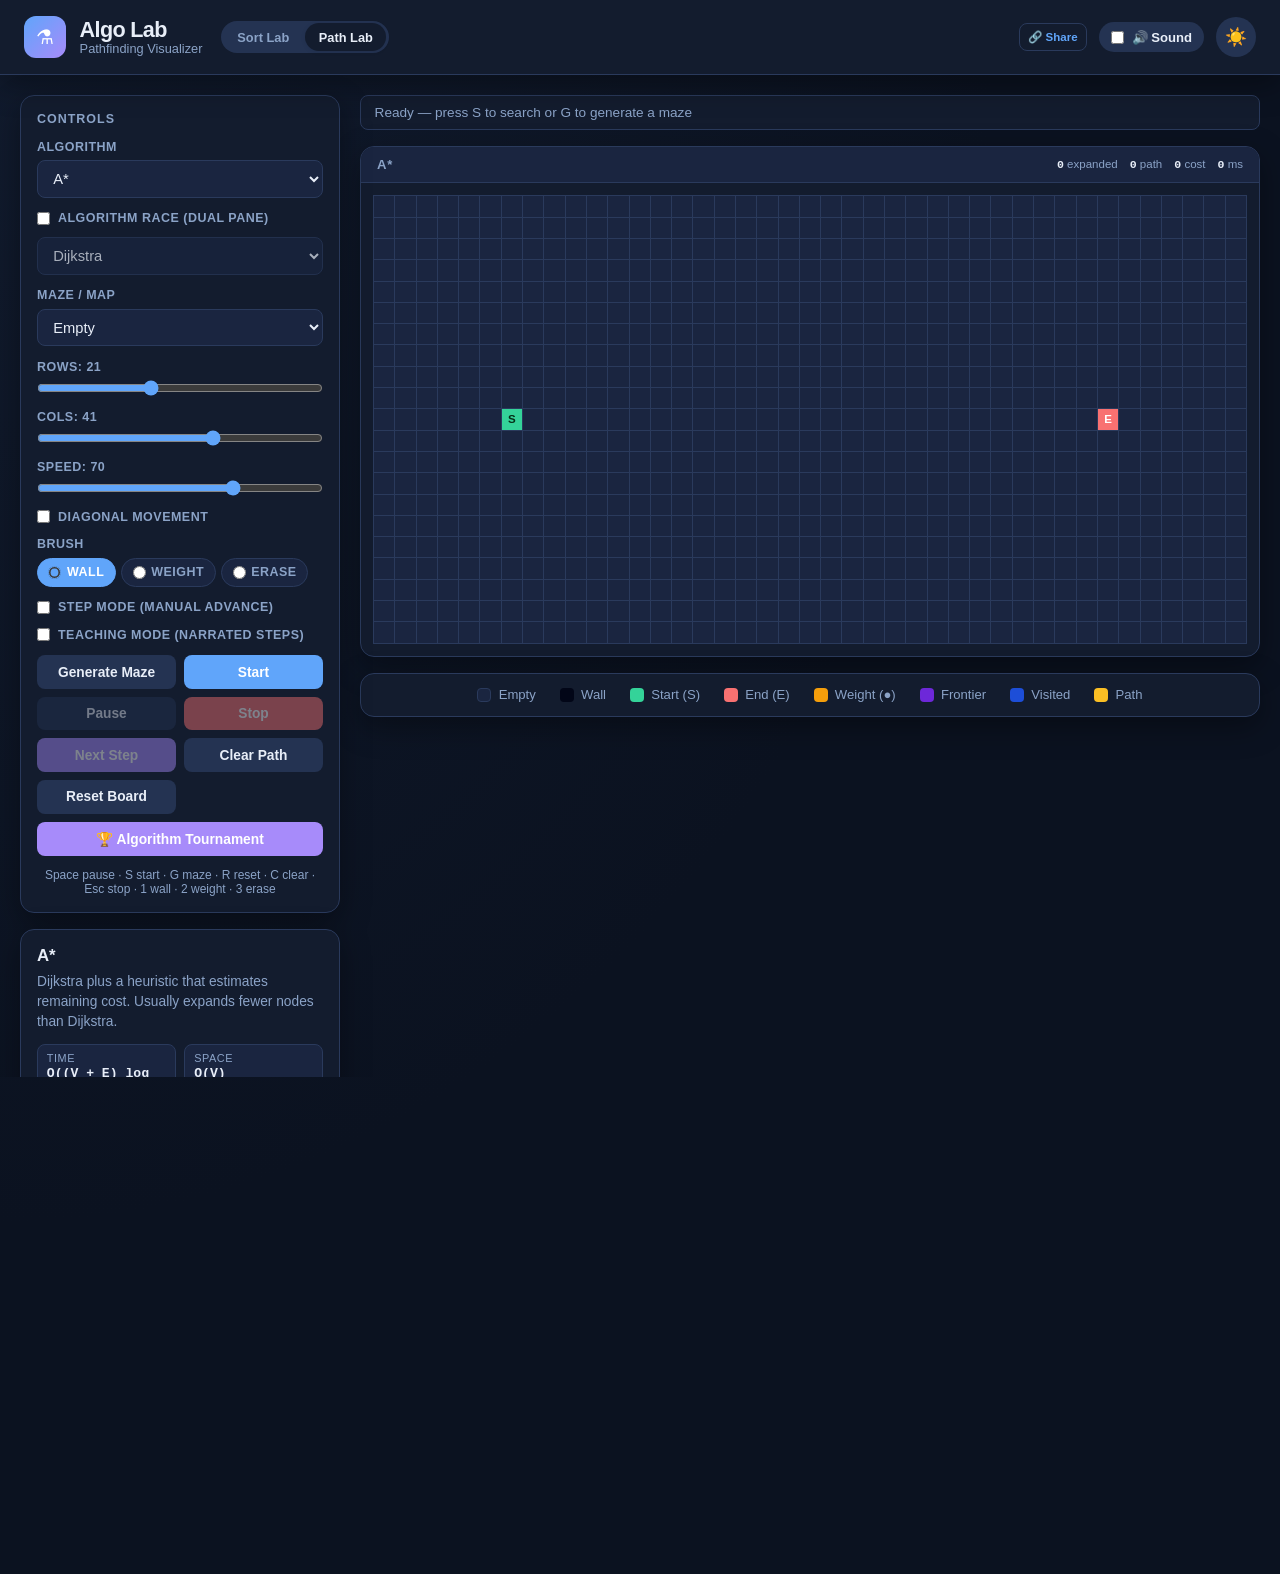
==== pathfinding.html @ 0f56550d "feat: add Path Lab with six search algorithms (v5) Algo Lab now has Sort Lab plus Path Lab: BFS, DFS" ====
<!DOCTYPE html>
<html lang="en">
<head>
  <meta charset="UTF-8" />
  <meta name="viewport" content="width=device-width, initial-scale=1.0" />
  <meta name="description" content="Interactive pathfinding visualizer with BFS, DFS, Dijkstra, A*, greedy best-first, bidirectional BFS, maze generators, and race mode." />
  <meta name="theme-color" content="#0b1220" />
  <title>Algo Lab — Pathfinding Visualizer</title>
  <link rel="manifest" href="manifest.json" />
  <link rel="stylesheet" href="style.css" />
</head>
<body>
  <div class="app-shell">
    <header class="topbar">
      <div class="topbar-start">
        <div class="brand">
          <span class="brand-mark" aria-hidden="true">⚗</span>
          <div>
            <h1>Algo Lab</h1>
            <p class="brand-sub">Pathfinding Visualizer</p>
          </div>
        </div>
        <nav class="lab-switcher" aria-label="Choose a lab">
          <a class="lab-pill" href="index.html">Sort Lab</a>
          <a class="lab-pill is-active" href="pathfinding.html" aria-current="page">Path Lab</a>
        </nav>
      </div>
      <div class="topbar-actions">
        <button id="shareUrlBtn" class="btn btn-ghost btn-sm" type="button" title="Copy shareable URL">🔗 Share</button>
        <label class="toggle-pill" title="Sound effects on expand/path">
          <input type="checkbox" id="soundToggle" aria-label="Toggle sound" />
          <span>🔊 Sound</span>
        </label>
        <button id="themeToggle" class="icon-btn" aria-label="Toggle dark mode">🌙</button>
      </div>
    </header>

    <div class="workspace">
      <aside class="sidebar">
        <section class="panel">
          <h2 class="panel-title">Controls</h2>

          <div class="field">
            <label for="algorithm">Algorithm</label>
            <select id="algorithm">
              <option value="bfs">Breadth-First Search</option>
              <option value="dfs">Depth-First Search</option>
              <option value="dijkstra">Dijkstra</option>
              <option value="astar" selected>A*</option>
              <option value="greedy">Greedy Best-First</option>
              <option value="bidirectionalBfs">Bidirectional BFS</option>
            </select>
          </div>

          <div class="field race-field">
            <label class="checkbox-row">
              <input type="checkbox" id="raceMode" />
              <span>Algorithm Race (dual pane)</span>
            </label>
            <select id="algorithmRace" disabled>
              <option value="bfs">Breadth-First Search</option>
              <option value="dfs">Depth-First Search</option>
              <option value="dijkstra" selected>Dijkstra</option>
              <option value="astar">A*</option>
              <option value="greedy">Greedy Best-First</option>
              <option value="bidirectionalBfs">Bidirectional BFS</option>
            </select>
          </div>

          <div class="field">
            <label for="maze">Maze / Map</label>
            <select id="maze">
              <option value="empty">Empty</option>
              <option value="backtracker">Recursive Backtracker</option>
              <option value="prim">Prim</option>
              <option value="division">Recursive Division</option>
              <option value="binary">Binary Tree</option>
              <option value="scatter">Scatter Walls</option>
            </select>
          </div>

          <div class="field">
            <label for="rows">Rows: <span id="rowsValue">21</span></label>
            <input type="range" id="rows" min="8" max="41" value="21" />
          </div>

          <div class="field">
            <label for="cols">Cols: <span id="colsValue">41</span></label>
            <input type="range" id="cols" min="8" max="61" value="41" />
          </div>

          <div class="field">
            <label for="speed">Speed: <span id="speedValue">70</span></label>
            <input type="range" id="speed" min="1" max="100" value="70" />
          </div>

          <div class="field">
            <label class="checkbox-row">
              <input type="checkbox" id="diagonal" />
              <span>Diagonal movement</span>
            </label>
          </div>

          <div class="field">
            <span class="field-legend" id="brushLegend">Brush</span>
            <div class="brush-pills" role="radiogroup" aria-labelledby="brushLegend">
              <label class="brush-pill">
                <input type="radio" name="brush" value="wall" checked />
                Wall
              </label>
              <label class="brush-pill">
                <input type="radio" name="brush" value="weight" />
                Weight
              </label>
              <label class="brush-pill">
                <input type="radio" name="brush" value="erase" />
                Erase
              </label>
            </div>
          </div>

          <div class="field">
            <label class="checkbox-row">
              <input type="checkbox" id="stepMode" />
              <span>Step Mode (manual advance)</span>
            </label>
          </div>

          <div class="field">
            <label class="checkbox-row">
              <input type="checkbox" id="teachingMode" />
              <span>Teaching Mode (narrated steps)</span>
            </label>
          </div>

          <div class="btn-grid">
            <button id="generateBtn" class="btn btn-secondary" title="Shortcut: G">Generate Maze</button>
            <button id="startBtn" class="btn btn-primary" title="Shortcut: S">Start</button>
            <button id="pauseBtn" class="btn btn-secondary" disabled title="Shortcut: Space">Pause</button>
            <button id="stopBtn" class="btn btn-danger" disabled title="Shortcut: Esc">Stop</button>
            <button id="nextStepBtn" class="btn btn-accent" disabled>Next Step</button>
            <button id="clearPathBtn" class="btn btn-secondary" title="Shortcut: C">Clear Path</button>
            <button id="resetBtn" class="btn btn-secondary" title="Shortcut: R">Reset Board</button>
          </div>

          <button id="tournamentBtn" type="button" class="btn btn-accent btn-full" title="Run all 6 algorithms on the current board">🏆 Algorithm Tournament</button>

          <p class="shortcut-hint">Space pause · S start · G maze · R reset · C clear · Esc stop · 1 wall · 2 weight · 3 erase</p>
        </section>

        <section class="panel" id="profilePanel" aria-live="polite"></section>

        <section class="panel" id="learningCardsPanel">
          <h2 class="panel-title">Learning Cards</h2>
          <p class="panel-sub">Tap to flip — trivia &amp; real-world use cases</p>
          <div id="learningCard" class="learning-card" tabindex="0" role="button" aria-label="Flip learning card">
            <div class="learning-card-inner">
              <div class="learning-card-front">
                <span class="learning-card-label">Did you know?</span>
                <p id="learningTrivia" class="learning-card-text"></p>
              </div>
              <div class="learning-card-back">
                <span class="learning-card-label">Use case</span>
                <p id="learningUseCase" class="learning-card-text"></p>
              </div>
            </div>
          </div>
        </section>

        <section class="panel" id="tournamentPanel" hidden>
          <h2 class="panel-title">Tournament Leaderboard</h2>
          <p class="panel-sub">Ranked by path cost, then nodes expanded, then time</p>
          <div id="leaderboard" class="leaderboard-wrap"></div>
        </section>

        <section class="panel">
          <h2 class="panel-title">Run History</h2>
          <ul id="historyList" class="history-list"></ul>
        </section>
      </aside>

      <main class="main-stage">
        <p id="statusText" class="status-bar" aria-live="polite" role="status">Ready</p>

        <section id="teachingPanel" class="teaching-panel hidden" aria-labelledby="teachingTitle">
          <h3 id="teachingTitle" class="teaching-title">Teaching Mode</h3>
          <p id="teachingText" class="teaching-text" aria-live="assertive" aria-atomic="true">Enable Teaching Mode to see step-by-step explanations.</p>
        </section>

        <div class="viz-grid" id="vizGrid">
          <section class="viz-pane" id="panePrimary">
            <div class="pane-header">
              <h3 id="panePrimaryLabel">Primary</h3>
              <div id="metricsPrimary" class="metrics-strip"></div>
            </div>
            <div class="path-grid-wrap">
              <div id="pathGrid" class="path-grid" role="grid" aria-label="Pathfinding grid"></div>
            </div>
          </section>

          <section class="viz-pane hidden" id="paneSecondary">
            <div class="pane-header">
              <h3 id="paneSecondaryLabel">Race</h3>
              <div id="metricsSecondary" class="metrics-strip"></div>
            </div>
            <div class="path-grid-wrap">
              <div id="pathGridRace" class="path-grid" role="grid" aria-label="Pathfinding race grid"></div>
            </div>
          </section>
        </div>

        <section class="legend" id="legend">
          <div class="legend-item"><span class="swatch path-empty"></span> Empty</div>
          <div class="legend-item"><span class="swatch path-wall"></span> Wall</div>
          <div class="legend-item"><span class="swatch path-start"></span> Start (S)</div>
          <div class="legend-item"><span class="swatch path-end"></span> End (E)</div>
          <div class="legend-item"><span class="swatch path-weight"></span> Weight (●)</div>
          <div class="legend-item"><span class="swatch path-frontier"></span> Frontier</div>
          <div class="legend-item"><span class="swatch path-visited"></span> Visited</div>
          <div class="legend-item"><span class="swatch path-path"></span> Path</div>
        </section>
      </main>
    </div>
  </div>

  <div id="toast" class="toast" role="status" aria-live="polite"></div>
  <div id="a11yAnnouncer" class="sr-only" aria-live="assertive" aria-atomic="true"></div>

  <script src="pathfinding-core.js"></script>
  <script src="pathfinding.js"></script>
</body>
</html>
---- style.css ----
/* ============================================================
   Sort Lab — Modern lab aesthetic
   ============================================================ */

:root {
  --bg: #eef2f7;
  --bg-accent: #dce6f3;
  --surface: #ffffff;
  --surface-elevated: #f8fafc;
  --text: #0f172a;
  --text-muted: #64748b;
  --border: #cbd5e1;
  --primary: #2563eb;
  --primary-hover: #1d4ed8;
  --accent: #7c3aed;
  --accent-hover: #6d28d9;
  --danger: #dc2626;
  --danger-hover: #b91c1c;
  --secondary: #e2e8f0;
  --secondary-hover: #cbd5e1;
  --bar-default: #3b82f6;
  --bar-compare: #f59e0b;
  --bar-swap: #ef4444;
  --bar-write: #8b5cf6;
  --bar-pivot: #ec4899;
  --bar-digit: #06b6d4;
  --bar-gap: #f97316;
  --bar-bucket: #14b8a6;
  --bar-sorted: #10b981;
  --heatmap-low: #dbeafe;
  --heatmap-high: #dc2626;
  --shadow: 0 8px 24px rgba(15, 23, 42, 0.08);
  --radius: 14px;
  --radius-sm: 8px;
  --sidebar-width: 320px;
  --font-mono: "SF Mono", "Fira Code", "Cascadia Code", monospace;
  --path-empty: #f1f5f9;
  --path-wall: #1e293b;
  --path-start: #34d399;
  --path-end: #f87171;
  --path-weight: #fbbf24;
  --path-visited: #93c5fd;
  --path-frontier: #c4b5fd;
  --path-path: #f59e0b;
}

[data-theme="dark"] {
  --bg: #0b1220;
  --bg-accent: #111b2e;
  --surface: #131c2e;
  --surface-elevated: #1a2540;
  --text: #e8eef8;
  --text-muted: #8ba3c7;
  --border: #2a3a5c;
  --primary: #60a5fa;
  --primary-hover: #3b82f6;
  --accent: #a78bfa;
  --accent-hover: #8b5cf6;
  --danger: #f87171;
  --danger-hover: #ef4444;
  --secondary: #243352;
  --secondary-hover: #31466b;
  --bar-default: #60a5fa;
  --bar-compare: #fbbf24;
  --bar-swap: #f87171;
  --bar-write: #c4b5fd;
  --bar-pivot: #f472b6;
  --bar-digit: #22d3ee;
  --bar-gap: #fb923c;
  --bar-bucket: #2dd4bf;
  --bar-sorted: #34d399;
  --heatmap-low: #1e3a5f;
  --heatmap-high: #f87171;
  --shadow: 0 10px 30px rgba(0, 0, 0, 0.35);
  --path-empty: #1a2540;
  --path-wall: #020617;
  --path-start: #34d399;
  --path-end: #f87171;
  --path-weight: #f59e0b;
  --path-visited: #1d4ed8;
  --path-frontier: #6d28d9;
  --path-path: #fbbf24;
}

* {
  box-sizing: border-box;
  margin: 0;
  padding: 0;
}

body {
  font-family: -apple-system, BlinkMacSystemFont, "Segoe UI", Roboto, sans-serif;
  background:
    radial-gradient(ellipse at top left, var(--bg-accent) 0%, transparent 55%),
    var(--bg);
  color: var(--text);
  min-height: 100vh;
  transition: background 0.3s ease, color 0.3s ease;
}

.app-shell {
  min-height: 100vh;
  display: flex;
  flex-direction: column;
}

/* ---------- Top bar ---------- */
.topbar {
  display: flex;
  justify-content: space-between;
  align-items: center;
  gap: 1rem;
  padding: 1rem 1.5rem;
  background: var(--surface);
  border-bottom: 1px solid var(--border);
  box-shadow: var(--shadow);
  position: sticky;
  top: 0;
  z-index: 20;
  flex-wrap: wrap;
}

.brand {
  display: flex;
  align-items: center;
  gap: 0.85rem;
}

.brand-mark {
  display: grid;
  place-items: center;
  width: 42px;
  height: 42px;
  border-radius: 12px;
  background: linear-gradient(135deg, var(--primary), var(--accent));
  color: #fff;
  font-size: 1.25rem;
}

.brand h1 {
  font-size: 1.35rem;
  font-weight: 800;
  letter-spacing: -0.03em;
  line-height: 1.1;
}

.brand-sub {
  font-size: 0.8rem;
  color: var(--text-muted);
}

.topbar-start {
  display: flex;
  align-items: center;
  gap: 1.15rem;
  min-width: 0;
  flex-wrap: wrap;
}

.lab-switcher {
  display: inline-flex;
  padding: 0.18rem;
  gap: 0.15rem;
  background: var(--secondary);
  border-radius: 999px;
}

.lab-pill {
  display: inline-flex;
  align-items: center;
  padding: 0.38rem 0.85rem;
  border-radius: 999px;
  color: var(--text-muted);
  text-decoration: none;
  font-size: 0.8rem;
  font-weight: 700;
  white-space: nowrap;
}

.lab-pill:hover {
  color: var(--text);
}

.lab-pill.is-active {
  background: var(--surface);
  color: var(--text);
  box-shadow: 0 1px 4px rgba(15, 23, 42, 0.12);
}

.topbar-actions {
  display: flex;
  align-items: center;
  gap: 0.75rem;
}

.toggle-pill {
  display: inline-flex;
  align-items: center;
  gap: 0.45rem;
  padding: 0.45rem 0.75rem;
  border-radius: 999px;
  background: var(--secondary);
  font-size: 0.82rem;
  font-weight: 600;
  cursor: pointer;
  user-select: none;
}

.toggle-pill input {
  accent-color: var(--primary);
}

.icon-btn {
  width: 40px;
  height: 40px;
  border: none;
  border-radius: 50%;
  background: var(--secondary);
  font-size: 1.1rem;
  cursor: pointer;
  transition: transform 0.15s ease, background 0.2s ease;
}

.icon-btn:hover {
  background: var(--secondary-hover);
  transform: scale(1.05);
}

/* ---------- Layout ---------- */
.workspace {
  display: grid;
  grid-template-columns: var(--sidebar-width) 1fr;
  gap: 1.25rem;
  padding: 1.25rem;
  flex: 1;
  align-items: start;
}

.sidebar {
  display: flex;
  flex-direction: column;
  gap: 1rem;
  position: sticky;
  top: 5.5rem;
}

.main-stage {
  display: flex;
  flex-direction: column;
  gap: 1rem;
  min-width: 0;
}

/* ---------- Panels ---------- */
.panel {
  background: var(--surface);
  border: 1px solid var(--border);
  border-radius: var(--radius);
  box-shadow: var(--shadow);
  padding: 1rem;
}

.panel-title {
  font-size: 0.78rem;
  text-transform: uppercase;
  letter-spacing: 0.08em;
  color: var(--text-muted);
  margin-bottom: 0.85rem;
}

.panel-header-row {
  display: flex;
  justify-content: space-between;
  align-items: center;
  gap: 0.5rem;
  margin-bottom: 0.75rem;
}

.panel-header-row .panel-title {
  margin-bottom: 0;
}

.panel-actions {
  display: flex;
  gap: 0.35rem;
}

.field {
  display: flex;
  flex-direction: column;
  gap: 0.4rem;
  margin-bottom: 0.85rem;
}

.field label,
.field-legend {
  font-size: 0.78rem;
  font-weight: 700;
  color: var(--text-muted);
  text-transform: uppercase;
  letter-spacing: 0.04em;
}

.field select,
.field input[type="range"],
.field textarea {
  width: 100%;
}

.field textarea {
  padding: 0.55rem 0.7rem;
  border: 1px solid var(--border);
  border-radius: var(--radius-sm);
  background: var(--surface-elevated);
  color: var(--text);
  font-size: 0.86rem;
  font-family: var(--font-mono);
  resize: vertical;
  min-height: 4.5rem;
}

.field-error {
  font-size: 0.75rem;
  color: var(--danger);
  margin-top: 0.25rem;
}

.panel-sub {
  font-size: 0.78rem;
  color: var(--text-muted);
  margin: -0.5rem 0 0.75rem;
}

.field select {
  padding: 0.55rem 0.7rem;
  border: 1px solid var(--border);
  border-radius: var(--radius-sm);
  background: var(--surface-elevated);
  color: var(--text);
  font-size: 0.92rem;
}

.field input[type="range"] {
  accent-color: var(--primary);
}

.checkbox-row {
  display: flex;
  align-items: center;
  gap: 0.5rem;
  font-size: 0.88rem;
  font-weight: 600;
  color: var(--text);
  text-transform: none;
  letter-spacing: 0;
  cursor: pointer;
}

.checkbox-row input {
  accent-color: var(--primary);
}

.race-field select {
  margin-top: 0.35rem;
}

.btn-grid {
  display: grid;
  grid-template-columns: repeat(2, 1fr);
  gap: 0.5rem;
}

.shortcut-hint {
  margin-top: 0.75rem;
  font-size: 0.75rem;
  color: var(--text-muted);
  text-align: center;
}

/* ---------- Buttons ---------- */
.btn {
  padding: 0.58rem 0.85rem;
  border: none;
  border-radius: var(--radius-sm);
  font-size: 0.86rem;
  font-weight: 700;
  cursor: pointer;
  transition: background 0.2s ease, transform 0.1s ease, opacity 0.2s ease;
}

.btn:active:not(:disabled) {
  transform: scale(0.97);
}

.btn:disabled {
  opacity: 0.45;
  cursor: not-allowed;
}

.btn-primary {
  background: var(--primary);
  color: #fff;
}

.btn-primary:hover:not(:disabled) {
  background: var(--primary-hover);
}

.btn-secondary {
  background: var(--secondary);
  color: var(--text);
}

.btn-secondary:hover:not(:disabled) {
  background: var(--secondary-hover);
}

.btn-accent {
  background: var(--accent);
  color: #fff;
}

.btn-accent:hover:not(:disabled) {
  background: var(--accent-hover);
}

.btn-danger {
  background: var(--danger);
  color: #fff;
}

.btn-danger:hover:not(:disabled) {
  background: var(--danger-hover);
}

.btn-ghost {
  background: transparent;
  color: var(--primary);
  border: 1px solid var(--border);
}

.btn-ghost:hover:not(:disabled) {
  background: var(--surface-elevated);
}

.btn-sm {
  padding: 0.35rem 0.55rem;
  font-size: 0.72rem;
}

.btn-full {
  width: 100%;
  margin-top: 0.5rem;
}

/* ---------- Profile ---------- */
.profile-name {
  font-size: 1.05rem;
  margin-bottom: 0.35rem;
}

.profile-desc {
  font-size: 0.86rem;
  color: var(--text-muted);
  line-height: 1.45;
  margin-bottom: 0.75rem;
}

.profile-grid {
  display: grid;
  grid-template-columns: repeat(2, 1fr);
  gap: 0.55rem;
}

.profile-grid div {
  background: var(--surface-elevated);
  border: 1px solid var(--border);
  border-radius: var(--radius-sm);
  padding: 0.45rem 0.55rem;
}

.profile-grid dt {
  font-size: 0.68rem;
  text-transform: uppercase;
  letter-spacing: 0.05em;
  color: var(--text-muted);
}

.profile-grid dd {
  font-family: var(--font-mono);
  font-size: 0.82rem;
  font-weight: 700;
  margin-top: 0.15rem;
}

/* ---------- History ---------- */
.history-list {
  list-style: none;
  display: flex;
  flex-direction: column;
  gap: 0.55rem;
  max-height: 240px;
  overflow-y: auto;
}

.history-item {
  display: flex;
  flex-direction: column;
  gap: 0.15rem;
  padding: 0.55rem 0.65rem;
  border-radius: var(--radius-sm);
  background: var(--surface-elevated);
  border: 1px solid var(--border);
  font-size: 0.78rem;
}

.history-meta {
  color: var(--text-muted);
}

.history-primary,
.history-secondary {
  font-family: var(--font-mono);
  font-size: 0.74rem;
}

.history-empty {
  color: var(--text-muted);
  font-size: 0.85rem;
  font-style: italic;
}

/* ---------- Main viz ---------- */
.status-bar {
  padding: 0.55rem 0.85rem;
  border-radius: var(--radius-sm);
  background: var(--surface);
  border: 1px solid var(--border);
  font-size: 0.85rem;
  color: var(--text-muted);
}

.viz-grid {
  display: grid;
  grid-template-columns: 1fr;
  gap: 1rem;
}

body.race-active .viz-grid {
  grid-template-columns: 1fr 1fr;
}

.viz-pane {
  background: var(--surface);
  border: 1px solid var(--border);
  border-radius: var(--radius);
  box-shadow: var(--shadow);
  overflow: hidden;
}

.viz-pane.hidden {
  display: none;
}

.pane-header {
  display: flex;
  justify-content: space-between;
  align-items: center;
  gap: 0.75rem;
  padding: 0.65rem 1rem;
  border-bottom: 1px solid var(--border);
  background: var(--surface-elevated);
}

.pane-header h3 {
  font-size: 0.82rem;
  text-transform: uppercase;
  letter-spacing: 0.06em;
  color: var(--text-muted);
}

.metrics-strip {
  display: flex;
  flex-wrap: wrap;
  gap: 0.45rem 0.75rem;
  font-size: 0.72rem;
  color: var(--text-muted);
}

.metric strong {
  font-family: var(--font-mono);
  color: var(--text);
}

.visualizer {
  display: flex;
  align-items: flex-end;
  justify-content: center;
  gap: 2px;
  height: 420px;
  padding: 1.25rem;
  overflow: hidden;
}

body.race-active .visualizer {
  height: 340px;
}

.bar {
  flex: 1;
  background: var(--bar-default);
  border-radius: 3px 3px 0 0;
  transition: height 0.08s ease, background 0.08s ease;
  min-width: 2px;
}

.bar.compare { background: var(--bar-compare); }
.bar.swap    { background: var(--bar-swap); }
.bar.write   { background: var(--bar-write); }
.bar.pivot   { background: var(--bar-pivot); }
.bar.digit   { background: var(--bar-digit); }
.bar.gap     { background: var(--bar-gap); }
.bar.bucket  { background: var(--bar-bucket); }
.bar.sorted  { background: var(--bar-sorted); }

/* ---------- Legend ---------- */
.legend {
  display: flex;
  justify-content: center;
  flex-wrap: wrap;
  gap: 1rem 1.5rem;
  padding: 0.85rem 1rem;
  background: var(--surface);
  border: 1px solid var(--border);
  border-radius: var(--radius);
  box-shadow: var(--shadow);
}

.legend-item {
  display: flex;
  align-items: center;
  gap: 0.45rem;
  font-size: 0.82rem;
  color: var(--text-muted);
}

.swatch {
  display: inline-block;
  width: 14px;
  height: 14px;
  border-radius: 4px;
}

.swatch.default { background: var(--bar-default); }
.swatch.compare { background: var(--bar-compare); }
.swatch.swap    { background: var(--bar-swap); }
.swatch.write   { background: var(--bar-write); }
.swatch.pivot   { background: var(--bar-pivot); }
.swatch.digit   { background: var(--bar-digit); }
.swatch.gap     { background: var(--bar-gap); }
.swatch.bucket  { background: var(--bar-bucket); }
.swatch.sorted  { background: var(--bar-sorted); }

/* ---------- Viz body & heatmap ---------- */
.viz-body {
  display: flex;
  flex-direction: column;
}

.heatmap-strip {
  display: flex;
  align-items: stretch;
  gap: 2px;
  height: 14px;
  padding: 0 1.25rem 0.65rem;
  margin-top: -0.35rem;
}

.heatmap-cell {
  flex: 1;
  min-width: 2px;
  border-radius: 2px;
  background: var(--heatmap-low);
  transition: background 0.12s ease;
}

/* ---------- Counting array panel ---------- */
.counting-panel {
  display: flex;
  align-items: center;
  gap: 0.75rem;
  padding: 0.55rem 1rem 0.75rem;
  border-top: 1px solid var(--border);
  background: var(--surface-elevated);
  overflow-x: auto;
}

.counting-panel.hidden {
  display: none;
}

.counting-panel-label {
  font-size: 0.68rem;
  text-transform: uppercase;
  letter-spacing: 0.05em;
  color: var(--text-muted);
  white-space: nowrap;
  flex-shrink: 0;
}

.counting-array {
  display: flex;
  align-items: flex-end;
  gap: 4px;
  flex: 1;
  min-height: 48px;
}

.counting-cell {
  display: flex;
  flex-direction: column;
  align-items: center;
  gap: 0.2rem;
  min-width: 28px;
}

.counting-bar {
  width: 100%;
  min-width: 20px;
  max-width: 36px;
  background: var(--bar-bucket);
  border-radius: 3px 3px 0 0;
  transition: height 0.1s ease, opacity 0.1s ease;
}

.counting-bar.active {
  opacity: 1;
  box-shadow: 0 0 0 2px var(--accent);
}

.counting-bar.inactive {
  opacity: 0.35;
}

.counting-label {
  font-size: 0.62rem;
  font-family: var(--font-mono);
  color: var(--text-muted);
}

.counting-value {
  font-size: 0.68rem;
  font-family: var(--font-mono);
  font-weight: 700;
  color: var(--text);
}

/* ---------- Recommender ---------- */
.recommender-content {
  display: flex;
  flex-direction: column;
  gap: 0.55rem;
}

.recommender-pick {
  font-size: 1rem;
  font-weight: 800;
  color: var(--primary);
}

.recommender-reason {
  font-size: 0.84rem;
  line-height: 1.45;
  color: var(--text-muted);
}

.recommender-stats {
  display: flex;
  flex-wrap: wrap;
  gap: 0.35rem;
}

.recommender-stat {
  font-size: 0.72rem;
  font-family: var(--font-mono);
  padding: 0.25rem 0.45rem;
  border-radius: 999px;
  background: var(--surface-elevated);
  border: 1px solid var(--border);
  color: var(--text-muted);
}

.recommender-stat strong {
  color: var(--text);
}

/* ---------- Learning cards ---------- */
.learning-card {
  perspective: 800px;
  cursor: pointer;
  outline: none;
}

.learning-card:focus-visible .learning-card-inner {
  box-shadow: 0 0 0 3px var(--primary);
}

.learning-card-inner {
  position: relative;
  min-height: 120px;
  transform-style: preserve-3d;
  transition: transform 0.5s ease;
  border-radius: var(--radius-sm);
}

.learning-card.flipped .learning-card-inner {
  transform: rotateY(180deg);
}

.learning-card-front,
.learning-card-back {
  position: absolute;
  inset: 0;
  backface-visibility: hidden;
  display: flex;
  flex-direction: column;
  gap: 0.45rem;
  padding: 0.85rem;
  border-radius: var(--radius-sm);
  border: 1px solid var(--border);
  background: linear-gradient(135deg, var(--surface-elevated), var(--surface));
}

.learning-card-back {
  transform: rotateY(180deg);
  border-left: 3px solid var(--accent);
}

.learning-card-label {
  font-size: 0.68rem;
  text-transform: uppercase;
  letter-spacing: 0.06em;
  color: var(--accent);
  font-weight: 700;
}

.learning-card-text {
  font-size: 0.86rem;
  line-height: 1.5;
  color: var(--text);
}

/* ---------- Quiz mode ---------- */
.quiz-score {
  font-size: 0.78rem;
  font-family: var(--font-mono);
  color: var(--text-muted);
  margin-top: 0.25rem;
}

.quiz-guess-grid {
  display: grid;
  grid-template-columns: repeat(2, 1fr);
  gap: 0.4rem;
}

.quiz-guess-btn {
  padding: 0.45rem 0.5rem;
  border: 1px solid var(--border);
  border-radius: var(--radius-sm);
  background: var(--surface-elevated);
  color: var(--text);
  font-size: 0.74rem;
  font-weight: 600;
  cursor: pointer;
  transition: background 0.15s ease, border-color 0.15s ease;
}

.quiz-guess-btn:hover:not(:disabled) {
  background: var(--secondary);
  border-color: var(--primary);
}

.quiz-guess-btn:disabled {
  opacity: 0.5;
  cursor: not-allowed;
}

.quiz-guess-btn.correct {
  background: rgba(16, 185, 129, 0.2);
  border-color: var(--bar-sorted);
}

.quiz-guess-btn.wrong {
  background: rgba(239, 68, 68, 0.15);
  border-color: var(--bar-swap);
}

.quiz-feedback {
  margin-top: 0.65rem;
  font-size: 0.84rem;
  font-weight: 600;
  min-height: 1.25rem;
}

.quiz-hidden .profile-name {
  filter: blur(6px);
  user-select: none;
}

/* ---------- Presentation mode ---------- */
.presentation-overlay {
  position: fixed;
  inset: 0;
  z-index: 100;
  background: var(--bg);
  display: flex;
  flex-direction: column;
  padding: 1.5rem 2rem 2rem;
}

.presentation-overlay.hidden {
  display: none;
}

.presentation-hud {
  display: flex;
  align-items: center;
  justify-content: space-between;
  gap: 1rem;
  margin-bottom: 1rem;
  flex-shrink: 0;
}

.presentation-algo {
  font-size: 1.35rem;
  font-weight: 800;
  letter-spacing: -0.02em;
}

.presentation-metrics {
  font-family: var(--font-mono);
  font-size: 0.9rem;
  color: var(--text-muted);
}

.presentation-visualizer {
  flex: 1;
  display: flex;
  align-items: flex-end;
  justify-content: center;
  gap: 3px;
  min-height: 0;
  padding: 1rem 0;
}

.presentation-visualizer .bar {
  flex: 1;
  max-width: 48px;
  border-radius: 6px 6px 0 0;
}

.presentation-heatmap {
  display: flex;
  gap: 3px;
  height: 20px;
  flex-shrink: 0;
  margin-top: 0.5rem;
}

.presentation-heatmap .heatmap-cell {
  flex: 1;
  max-width: 48px;
  border-radius: 3px;
}

body.presentation-active {
  overflow: hidden;
}

/* ---------- Teaching panel ---------- */
.teaching-panel {
  padding: 0.85rem 1rem;
  background: linear-gradient(135deg, var(--surface) 0%, var(--surface-elevated) 100%);
  border: 1px solid var(--border);
  border-left: 4px solid var(--accent);
  border-radius: var(--radius);
  box-shadow: var(--shadow);
}

.teaching-panel.hidden {
  display: none;
}

.teaching-title {
  font-size: 0.78rem;
  text-transform: uppercase;
  letter-spacing: 0.08em;
  color: var(--accent);
  margin-bottom: 0.45rem;
}

.teaching-text {
  font-size: 0.92rem;
  line-height: 1.5;
  color: var(--text);
}

/* ---------- Operations chart ---------- */
.ops-chart-wrap {
  display: flex;
  align-items: center;
  gap: 0.75rem;
  padding: 0.55rem 1rem 0.75rem;
  border-top: 1px solid var(--border);
  background: var(--surface-elevated);
}

.ops-chart-label {
  font-size: 0.68rem;
  text-transform: uppercase;
  letter-spacing: 0.05em;
  color: var(--text-muted);
  white-space: nowrap;
  flex-shrink: 0;
}

.ops-chart {
  flex: 1;
  height: 56px;
  max-width: 100%;
  border-radius: var(--radius-sm);
  background: var(--surface);
  border: 1px solid var(--border);
}

/* ---------- Tournament & matrix ---------- */
.leaderboard-wrap,
.matrix-wrap {
  overflow-x: auto;
}

.data-table {
  width: 100%;
  border-collapse: collapse;
  font-size: 0.78rem;
}

.data-table th,
.data-table td {
  padding: 0.45rem 0.5rem;
  text-align: left;
  border-bottom: 1px solid var(--border);
}

.data-table th {
  font-size: 0.68rem;
  text-transform: uppercase;
  letter-spacing: 0.05em;
  color: var(--text-muted);
  background: var(--surface-elevated);
}

.data-table td {
  font-family: var(--font-mono);
}

.data-table tr.rank-1 td:first-child::before {
  content: "🥇 ";
}

.data-table tr.rank-2 td:first-child::before {
  content: "🥈 ";
}

.data-table tr.rank-3 td:first-child::before {
  content: "🥉 ";
}

.data-table .match-good {
  color: var(--bar-sorted);
  font-weight: 700;
}

.data-table .match-warn {
  color: var(--bar-compare);
}

/* ---------- Accessibility ---------- */
.sr-only {
  position: absolute;
  width: 1px;
  height: 1px;
  padding: 0;
  margin: -1px;
  overflow: hidden;
  clip: rect(0, 0, 0, 0);
  white-space: nowrap;
  border: 0;
}

/* ---------- Toast ---------- */
.toast {
  position: fixed;
  bottom: 1.25rem;
  left: 50%;
  transform: translateX(-50%) translateY(12px);
  padding: 0.65rem 1rem;
  border-radius: 999px;
  background: var(--text);
  color: var(--bg);
  font-size: 0.85rem;
  font-weight: 600;
  opacity: 0;
  pointer-events: none;
  transition: opacity 0.25s ease, transform 0.25s ease;
  z-index: 50;
}

.toast.visible {
  opacity: 1;
  transform: translateX(-50%) translateY(0);
}

/* ---------- Responsive ---------- */
@media (max-width: 1024px) {
  .workspace {
    grid-template-columns: 1fr;
  }

  .sidebar {
    position: static;
  }

  body.race-active .viz-grid {
    grid-template-columns: 1fr;
  }
}

@media (max-width: 640px) {
  .topbar {
    padding: 0.85rem 1rem;
    flex-wrap: wrap;
  }

  .workspace {
    padding: 0.85rem;
  }

  .visualizer {
    height: 280px;
    padding: 0.85rem;
  }

  body.race-active .visualizer {
    height: 220px;
  }

  .btn-grid {
    grid-template-columns: 1fr;
  }

  .profile-grid {
    grid-template-columns: 1fr;
  }

  .panel-header-row {
    flex-direction: column;
    align-items: flex-start;
  }

  .lab-switcher {
    width: 100%;
    justify-content: center;
  }
}

/* ---------- Brush pills ---------- */
.brush-pills {
  display: flex;
  flex-wrap: wrap;
  gap: 0.35rem;
}

.brush-pill {
  display: inline-flex;
  align-items: center;
  gap: 0.35rem;
  padding: 0.4rem 0.65rem;
  border-radius: 999px;
  border: 1px solid var(--border);
  background: var(--surface-elevated);
  color: var(--text);
  font-size: 0.78rem;
  font-weight: 700;
  text-transform: none;
  letter-spacing: 0;
  cursor: pointer;
}

.brush-pill input {
  accent-color: var(--primary);
}

.brush-pill:has(input:checked) {
  background: var(--primary);
  color: #fff;
  border-color: var(--primary);
}

/* ---------- Pathfinding grid ---------- */
.path-grid-wrap {
  padding: 0.75rem;
  overflow: auto;
}

.path-grid {
  display: grid;
  grid-template-columns: repeat(var(--path-cols, 41), minmax(0, 1fr));
  gap: 1px;
  background: var(--border);
  border: 1px solid var(--border);
  user-select: none;
  touch-action: none;
  max-width: 100%;
}

.path-cell {
  aspect-ratio: 1;
  border: none;
  padding: 0;
  margin: 0;
  background: var(--path-empty);
  color: var(--text);
  font-size: clamp(0.42rem, 1.3vw, 0.72rem);
  font-weight: 800;
  line-height: 1;
  cursor: pointer;
  display: grid;
  place-items: center;
  min-width: 0;
  min-height: 0;
}

.path-cell.is-wall {
  background: var(--path-wall);
}

.path-cell.is-weight {
  background: var(--path-weight);
  color: #1f2937;
}

.path-cell.is-weight.is-visited:not(.is-path):not(.is-start):not(.is-end),
.path-cell.is-weight.is-frontier:not(.is-path):not(.is-start):not(.is-end) {
  color: #fff;
}

.path-cell.is-visited:not(.is-start):not(.is-end):not(.is-path) {
  background: var(--path-visited);
}

.path-cell.is-frontier:not(.is-start):not(.is-end):not(.is-path) {
  background: var(--path-frontier);
}

.path-cell.is-path:not(.is-start):not(.is-end) {
  background: var(--path-path);
  color: #1f2937;
}

.path-cell.is-start {
  background: var(--path-start);
  color: #052e16;
  cursor: grab;
}

.path-cell.is-end {
  background: var(--path-end);
  color: #fff;
  cursor: grab;
}

.path-cell:focus-visible {
  outline: 2px solid var(--primary);
  outline-offset: -2px;
  z-index: 1;
}

.swatch.path-empty { background: var(--path-empty); border: 1px solid var(--border); }
.swatch.path-wall { background: var(--path-wall); }
.swatch.path-start { background: var(--path-start); }
.swatch.path-end { background: var(--path-end); }
.swatch.path-weight { background: var(--path-weight); }
.swatch.path-frontier { background: var(--path-frontier); }
.swatch.path-visited { background: var(--path-visited); }
.swatch.path-path { background: var(--path-path); }

body.race-active .path-cell {
  font-size: clamp(0.38rem, 1vw, 0.65rem);
}
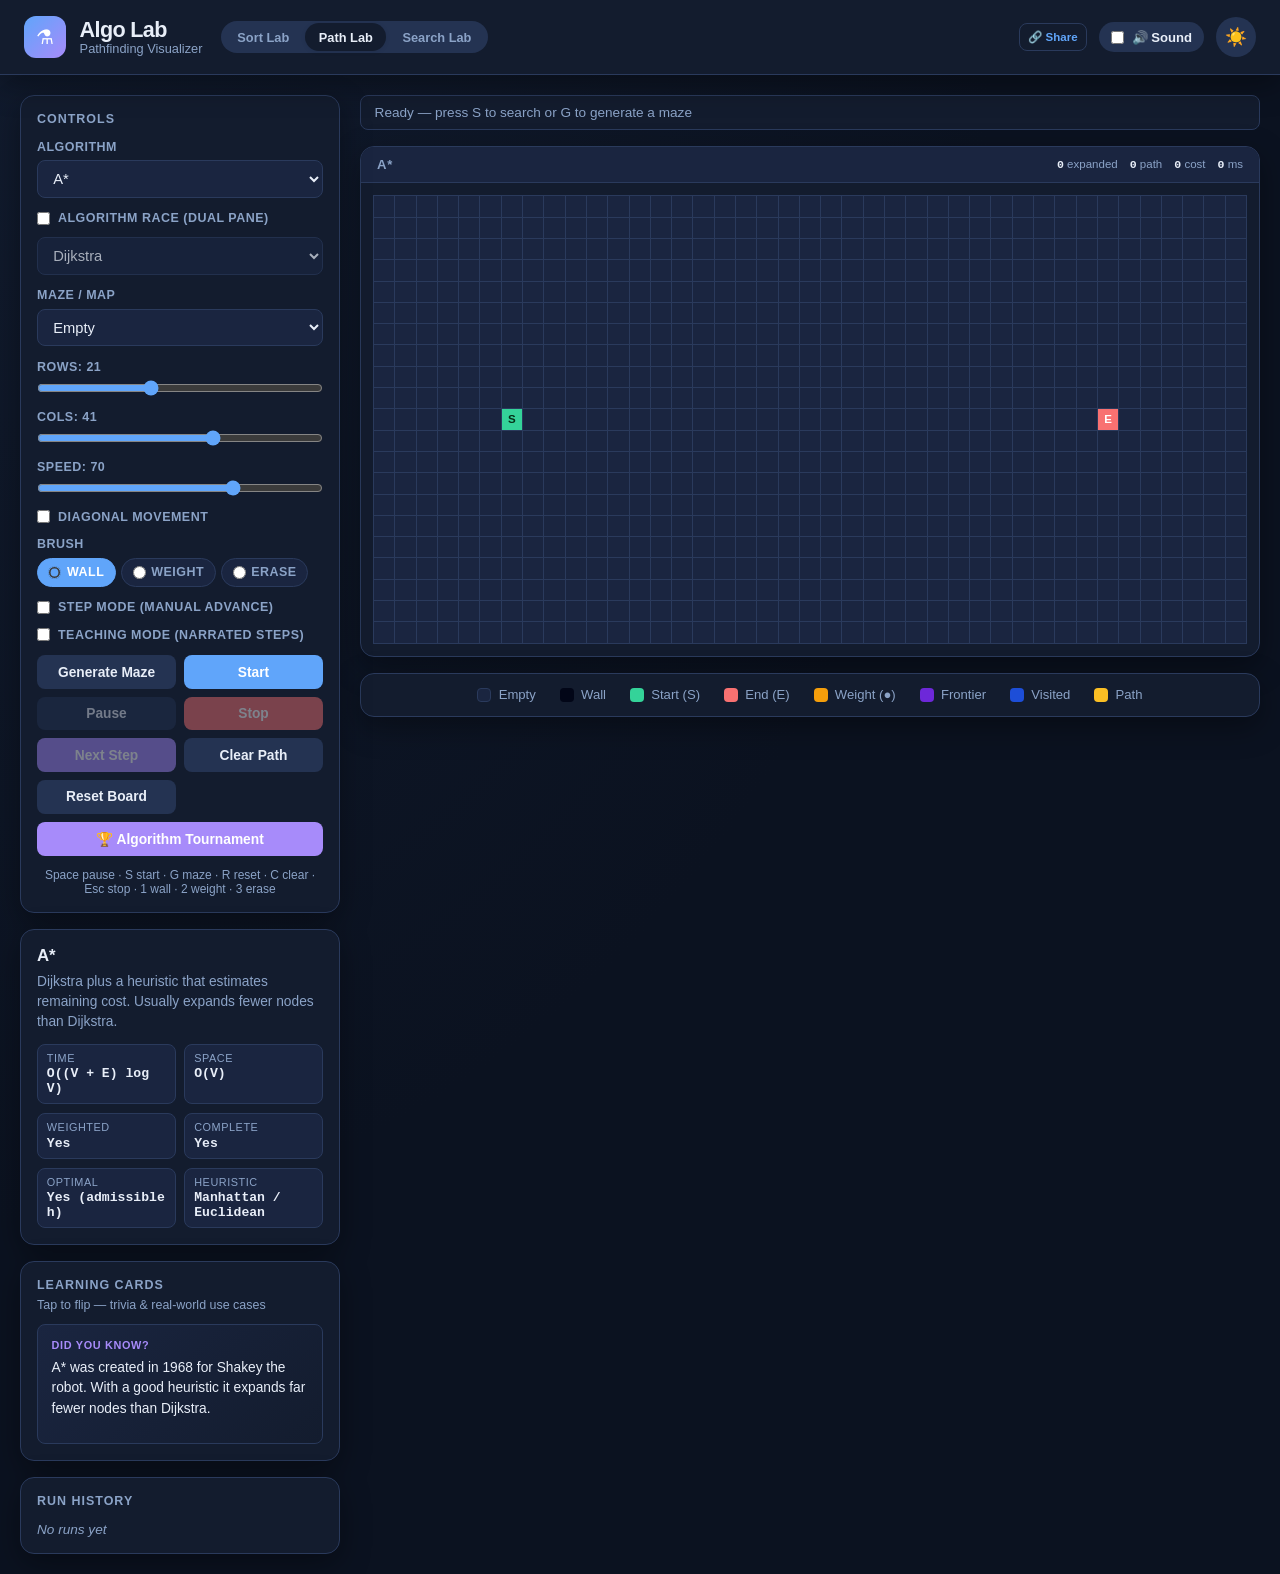
==== commit b3627edc: "feat: Algo Lab v6 — Search Lab, 14 sorts, IDA*, Kruskal Add a Search Lab (linear, binary, jump, inte" ====
--- a/pathfinding.html
+++ b/pathfinding.html
@@ -3,7 +3,7 @@
 <head>
   <meta charset="UTF-8" />
   <meta name="viewport" content="width=device-width, initial-scale=1.0" />
-  <meta name="description" content="Interactive pathfinding visualizer with BFS, DFS, Dijkstra, A*, greedy best-first, bidirectional BFS, maze generators, and race mode." />
+  <meta name="description" content="Interactive pathfinding visualizer with BFS, DFS, Dijkstra, A*, weighted A*, IDA*, greedy best-first, bidirectional BFS, maze generators, and race mode." />
   <meta name="theme-color" content="#0b1220" />
   <title>Algo Lab — Pathfinding Visualizer</title>
   <link rel="manifest" href="manifest.json" />
@@ -23,6 +23,7 @@
         <nav class="lab-switcher" aria-label="Choose a lab">
           <a class="lab-pill" href="index.html">Sort Lab</a>
           <a class="lab-pill is-active" href="pathfinding.html" aria-current="page">Path Lab</a>
+          <a class="lab-pill" href="search.html">Search Lab</a>
         </nav>
       </div>
       <div class="topbar-actions">
@@ -49,6 +50,8 @@
               <option value="astar" selected>A*</option>
               <option value="greedy">Greedy Best-First</option>
               <option value="bidirectionalBfs">Bidirectional BFS</option>
+              <option value="weightedAstar">Weighted A*</option>
+              <option value="idaStar">IDA*</option>
             </select>
           </div>
 
@@ -64,6 +67,8 @@
               <option value="astar">A*</option>
               <option value="greedy">Greedy Best-First</option>
               <option value="bidirectionalBfs">Bidirectional BFS</option>
+              <option value="weightedAstar">Weighted A*</option>
+              <option value="idaStar">IDA*</option>
             </select>
           </div>
 
@@ -76,6 +81,7 @@
               <option value="division">Recursive Division</option>
               <option value="binary">Binary Tree</option>
               <option value="scatter">Scatter Walls</option>
+              <option value="kruskal">Kruskal</option>
             </select>
           </div>
 
@@ -143,7 +149,7 @@
             <button id="resetBtn" class="btn btn-secondary" title="Shortcut: R">Reset Board</button>
           </div>
 
-          <button id="tournamentBtn" type="button" class="btn btn-accent btn-full" title="Run all 6 algorithms on the current board">🏆 Algorithm Tournament</button>
+          <button id="tournamentBtn" type="button" class="btn btn-accent btn-full" title="Run all 8 algorithms on the current board">🏆 Algorithm Tournament</button>
 
           <p class="shortcut-hint">Space pause · S start · G maze · R reset · C clear · Esc stop · 1 wall · 2 weight · 3 erase</p>
         </section>
--- a/style.css
+++ b/style.css
@@ -303,8 +303,20 @@
 
 .field select,
 .field input[type="range"],
+.field input[type="number"],
 .field textarea {
   width: 100%;
+}
+
+.field input[type="number"],
+.field input[type="text"] {
+  padding: 0.55rem 0.7rem;
+  border: 1px solid var(--border);
+  border-radius: var(--radius-sm);
+  background: var(--surface-elevated);
+  color: var(--text);
+  font-size: 0.92rem;
+  font-family: var(--font-mono);
 }
 
 .field textarea {
@@ -1298,4 +1310,117 @@
 
 body.race-active .path-cell {
   font-size: clamp(0.38rem, 1vw, 0.65rem);
+}
+
+/* ---------- Search Lab cells ---------- */
+.search-note {
+  padding: 0.55rem 0.85rem;
+  border-radius: var(--radius-sm);
+  border: 1px solid var(--border);
+  border-left: 4px solid var(--accent);
+  background: var(--surface);
+  font-size: 0.82rem;
+  color: var(--text-muted);
+  line-height: 1.45;
+}
+
+.search-grid {
+  display: flex;
+  flex-wrap: wrap;
+  gap: 8px;
+  padding: 1rem 1.15rem 1.15rem;
+  min-height: 140px;
+  align-content: flex-start;
+}
+
+.search-cell {
+  position: relative;
+  min-width: 48px;
+  min-height: 52px;
+  padding: 0.4rem 0.45rem 0.55rem;
+  display: flex;
+  flex-direction: column;
+  align-items: center;
+  justify-content: center;
+  gap: 0.12rem;
+  border-radius: 10px;
+  background: var(--surface-elevated);
+  border: 1px solid var(--border);
+  color: var(--text);
+  transition: background 0.12s ease, opacity 0.12s ease, border-color 0.12s ease, transform 0.12s ease;
+}
+
+.search-cell-value {
+  font-family: var(--font-mono);
+  font-weight: 800;
+  font-size: 0.92rem;
+  line-height: 1.1;
+}
+
+.search-cell-index {
+  font-size: 0.62rem;
+  color: var(--text-muted);
+  font-family: var(--font-mono);
+}
+
+.search-cell.is-elim {
+  opacity: 0.32;
+}
+
+.search-cell.is-lo {
+  box-shadow: 0 0 0 2px var(--primary);
+  border-color: var(--primary);
+}
+
+.search-cell.is-hi {
+  box-shadow: 0 0 0 2px var(--accent);
+  border-color: var(--accent);
+}
+
+.search-cell.is-lo.is-hi {
+  box-shadow: 0 0 0 2px var(--bar-pivot);
+  border-color: var(--bar-pivot);
+}
+
+.search-cell.is-probe {
+  background: var(--bar-compare);
+  color: #1f2937;
+  border-color: var(--bar-compare);
+  opacity: 1;
+  transform: translateY(-3px);
+}
+
+.search-cell.is-probe .search-cell-index {
+  color: #374151;
+}
+
+.search-cell.is-found {
+  background: var(--bar-sorted);
+  color: #052e16;
+  border-color: var(--bar-sorted);
+  opacity: 1;
+  transform: none;
+}
+
+.search-cell.is-found .search-cell-index {
+  color: #14532d;
+}
+
+.swatch.search-default {
+  background: var(--surface-elevated);
+  border: 1px solid var(--border);
+}
+.swatch.search-probe { background: var(--bar-compare); }
+.swatch.search-lo {
+  background: var(--surface-elevated);
+  box-shadow: 0 0 0 2px var(--primary);
+}
+.swatch.search-hi {
+  background: var(--surface-elevated);
+  box-shadow: 0 0 0 2px var(--accent);
+}
+.swatch.search-found { background: var(--bar-sorted); }
+.swatch.search-elim {
+  background: var(--surface-elevated);
+  opacity: 0.35;
 }
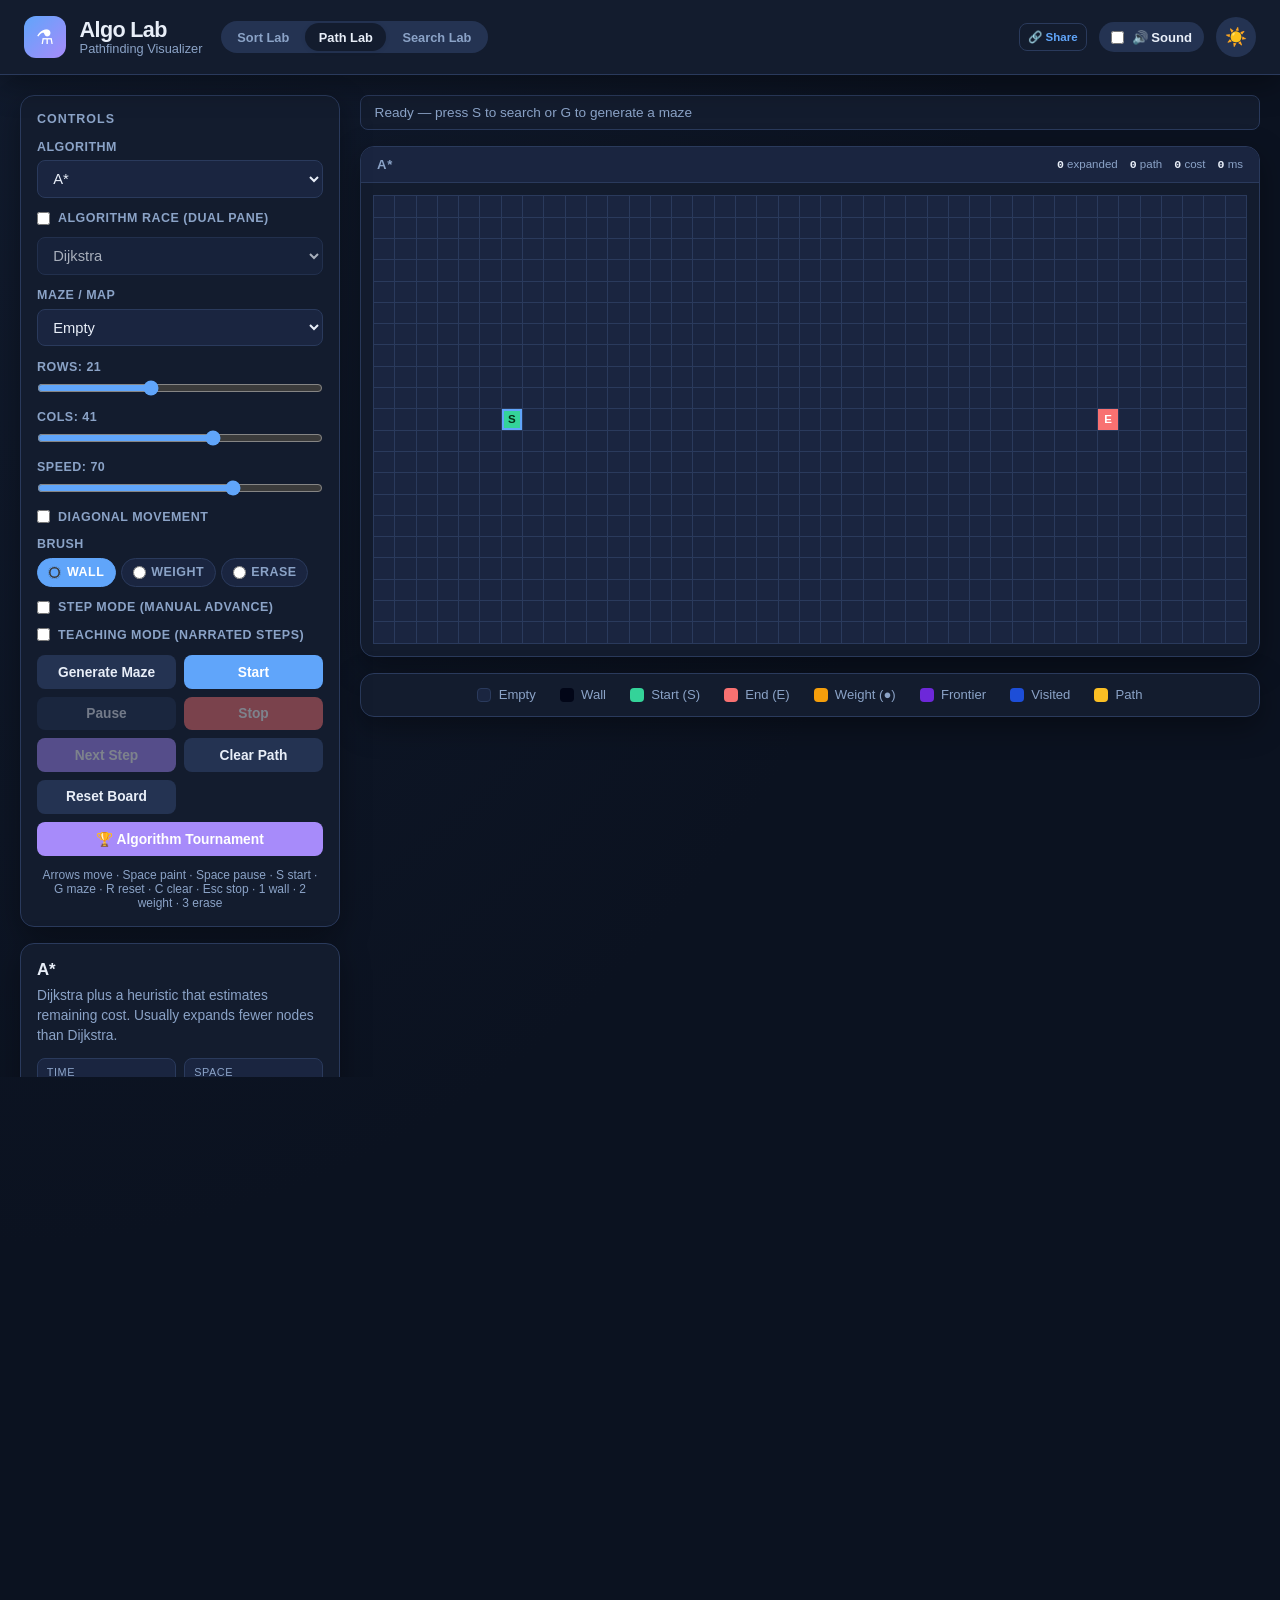
==== commit 1d6c3d8a: "feat: Algo Lab v6.2 — honest merge, identity colors, shareable maps Merge sort narrates aux keys ins" ====
--- a/pathfinding.html
+++ b/pathfinding.html
@@ -151,7 +151,7 @@
 
           <button id="tournamentBtn" type="button" class="btn btn-accent btn-full" title="Run all 8 algorithms on the current board">🏆 Algorithm Tournament</button>
 
-          <p class="shortcut-hint">Space pause · S start · G maze · R reset · C clear · Esc stop · 1 wall · 2 weight · 3 erase</p>
+          <p class="shortcut-hint">Arrows move · Space paint · Space pause · S start · G maze · R reset · C clear · Esc stop · 1 wall · 2 weight · 3 erase</p>
         </section>
 
         <section class="panel" id="profilePanel" aria-live="polite"></section>
@@ -200,7 +200,7 @@
               <div id="metricsPrimary" class="metrics-strip"></div>
             </div>
             <div class="path-grid-wrap">
-              <div id="pathGrid" class="path-grid" role="grid" aria-label="Pathfinding grid"></div>
+              <div id="pathGrid" class="path-grid" role="grid" tabindex="0" aria-label="Pathfinding grid"></div>
             </div>
           </section>
 
--- a/style.css
+++ b/style.css
@@ -624,8 +624,15 @@
   border-radius: 3px 3px 0 0;
   transition: height 0.08s ease, background 0.08s ease;
   min-width: 2px;
-}
-
+  font-size: 10px;
+  color: #fff;
+  display: flex;
+  align-items: flex-end;
+  justify-content: center;
+  overflow: hidden;
+}
+
+.bar.identity { background: var(--bar-identity); }
 .bar.compare { background: var(--bar-compare); }
 .bar.swap    { background: var(--bar-swap); }
 .bar.write   { background: var(--bar-write); }
@@ -634,6 +641,7 @@
 .bar.gap     { background: var(--bar-gap); }
 .bar.bucket  { background: var(--bar-bucket); }
 .bar.sorted  { background: var(--bar-sorted); }
+.bar.identity.sorted { background: var(--bar-identity); }
 
 /* ---------- Legend ---------- */
 .legend {
@@ -1099,6 +1107,18 @@
 }
 
 /* ---------- Accessibility ---------- */
+:focus-visible {
+  outline: 2px solid var(--primary);
+  outline-offset: 2px;
+}
+
+@media (prefers-reduced-motion: reduce) {
+  *, *::before, *::after {
+    animation-duration: 0.01ms !important;
+    transition-duration: 0.01ms !important;
+  }
+}
+
 .sr-only {
   position: absolute;
   width: 1px;
@@ -1299,6 +1319,11 @@
   z-index: 1;
 }
 
+.path-cell.is-cursor {
+  box-shadow: inset 0 0 0 2px var(--primary);
+  z-index: 1;
+}
+
 .swatch.path-empty { background: var(--path-empty); border: 1px solid var(--border); }
 .swatch.path-wall { background: var(--path-wall); }
 .swatch.path-start { background: var(--path-start); }
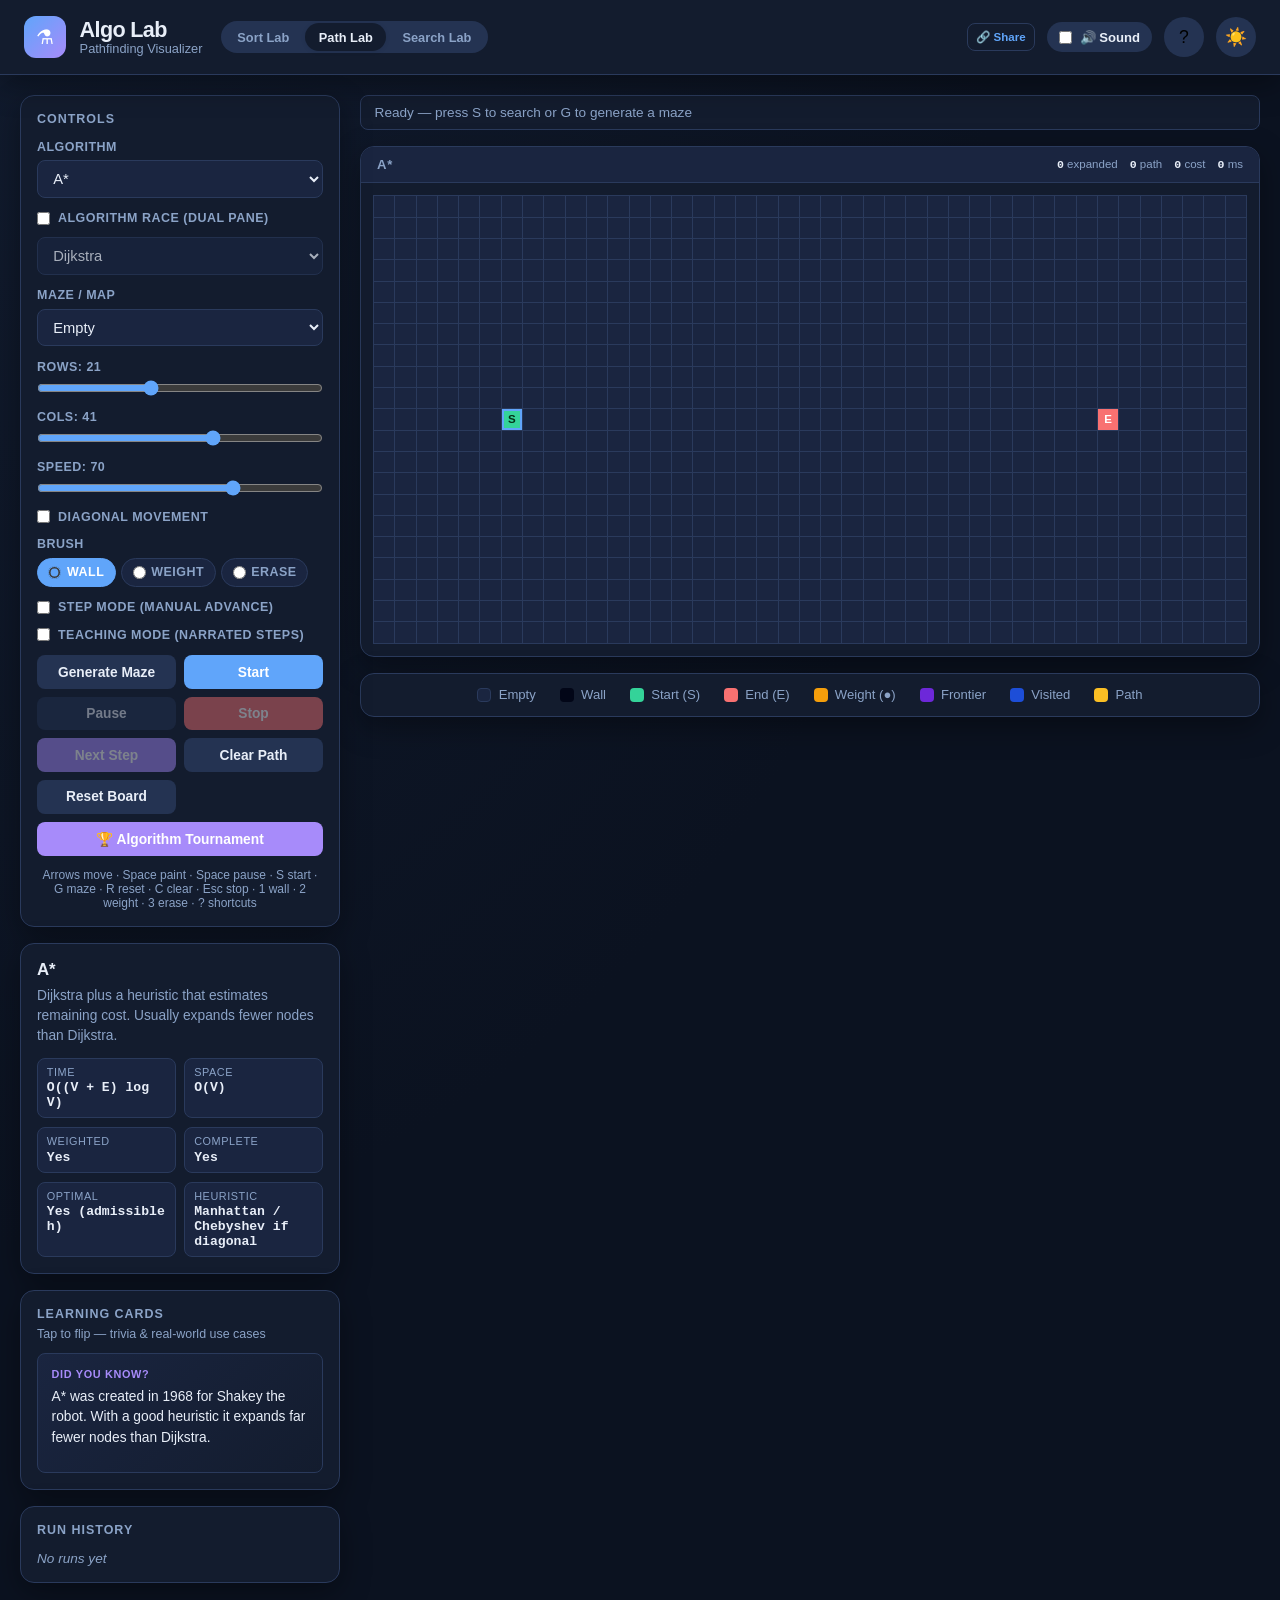
==== commit cd447c63: "feat: Algo Lab v6.3 — live re-path, g/h/f, honest quiz Paint-and-release re-runs the last search. A*" ====
--- a/pathfinding.html
+++ b/pathfinding.html
@@ -10,6 +10,7 @@
   <link rel="stylesheet" href="style.css" />
 </head>
 <body>
+  <a class="skip-link" href="#workspace">Skip to lab</a>
   <div class="app-shell">
     <header class="topbar">
       <div class="topbar-start">
@@ -32,11 +33,12 @@
           <input type="checkbox" id="soundToggle" aria-label="Toggle sound" />
           <span>🔊 Sound</span>
         </label>
+        <button id="cheatSheetBtn" class="icon-btn" type="button" title="Keyboard shortcuts (?)" aria-label="Keyboard shortcuts">?</button>
         <button id="themeToggle" class="icon-btn" aria-label="Toggle dark mode">🌙</button>
       </div>
     </header>
 
-    <div class="workspace">
+    <div class="workspace" id="workspace">
       <aside class="sidebar">
         <section class="panel">
           <h2 class="panel-title">Controls</h2>
@@ -151,7 +153,7 @@
 
           <button id="tournamentBtn" type="button" class="btn btn-accent btn-full" title="Run all 8 algorithms on the current board">🏆 Algorithm Tournament</button>
 
-          <p class="shortcut-hint">Arrows move · Space paint · Space pause · S start · G maze · R reset · C clear · Esc stop · 1 wall · 2 weight · 3 erase</p>
+          <p class="shortcut-hint">Arrows move · Space paint · Space pause · S start · G maze · R reset · C clear · Esc stop · 1 wall · 2 weight · 3 erase · ? shortcuts</p>
         </section>
 
         <section class="panel" id="profilePanel" aria-live="polite"></section>
@@ -229,6 +231,25 @@
     </div>
   </div>
 
+  <dialog id="cheatSheet" class="cheat-sheet" aria-labelledby="cheatSheetTitle">
+    <div class="cheat-sheet-header">
+      <h2 id="cheatSheetTitle">Keyboard shortcuts</h2>
+      <button type="button" id="cheatSheetClose" class="icon-btn" aria-label="Close cheat sheet">×</button>
+    </div>
+    <ul class="cheat-sheet-list">
+      <li><kbd>Arrows</kbd> Move grid cursor</li>
+      <li><kbd>Space</kbd> Paint (grid focused) or pause</li>
+      <li><kbd>Enter</kbd> Paint or pick up S / E</li>
+      <li><kbd>S</kbd> Start search</li>
+      <li><kbd>G</kbd> Generate maze</li>
+      <li><kbd>R</kbd> Reset board</li>
+      <li><kbd>C</kbd> Clear path</li>
+      <li><kbd>Esc</kbd> Stop search / cancel move</li>
+      <li><kbd>1</kbd> <kbd>2</kbd> <kbd>3</kbd> Wall / Weight / Erase</li>
+      <li><kbd>?</kbd> Toggle this cheat sheet</li>
+    </ul>
+  </dialog>
+
   <div id="toast" class="toast" role="status" aria-live="polite"></div>
   <div id="a11yAnnouncer" class="sr-only" aria-live="assertive" aria-atomic="true"></div>
 
--- a/style.css
+++ b/style.css
@@ -1107,6 +1107,81 @@
 }
 
 /* ---------- Accessibility ---------- */
+.skip-link {
+  position: absolute;
+  left: -999px;
+  top: 8px;
+  padding: 0.5rem 0.85rem;
+  background: var(--primary);
+  color: #fff;
+  font-weight: 700;
+  text-decoration: none;
+  border-radius: var(--radius-sm);
+}
+
+.skip-link:focus {
+  left: 8px;
+  top: 8px;
+  z-index: 100;
+}
+
+.cheat-sheet {
+  border: 1px solid var(--border);
+  border-radius: var(--radius);
+  background: var(--surface);
+  color: var(--text);
+  padding: 1.1rem 1.25rem 1.25rem;
+  max-width: 26rem;
+  width: calc(100% - 2rem);
+  box-shadow: var(--shadow);
+}
+
+.cheat-sheet::backdrop {
+  background: rgba(15, 23, 42, 0.45);
+}
+
+.cheat-sheet-header {
+  display: flex;
+  align-items: center;
+  justify-content: space-between;
+  gap: 0.75rem;
+  margin-bottom: 0.85rem;
+}
+
+.cheat-sheet-header h2 {
+  font-size: 1.05rem;
+  font-weight: 800;
+  letter-spacing: -0.02em;
+}
+
+.cheat-sheet-list {
+  list-style: none;
+  display: flex;
+  flex-direction: column;
+  gap: 0.45rem;
+}
+
+.cheat-sheet-list li {
+  display: flex;
+  align-items: center;
+  flex-wrap: wrap;
+  gap: 0.4rem 0.55rem;
+  font-size: 0.88rem;
+}
+
+.cheat-sheet kbd {
+  font-family: var(--font-mono);
+  font-size: 0.75rem;
+  font-weight: 700;
+  padding: 0.12rem 0.4rem;
+  border: 1px solid var(--border);
+  border-bottom-width: 2px;
+  border-radius: 6px;
+  background: var(--surface-elevated);
+  min-width: 1.5rem;
+  text-align: center;
+}
+
 :focus-visible {
   outline: 2px solid var(--primary);
   outline-offset: 2px;
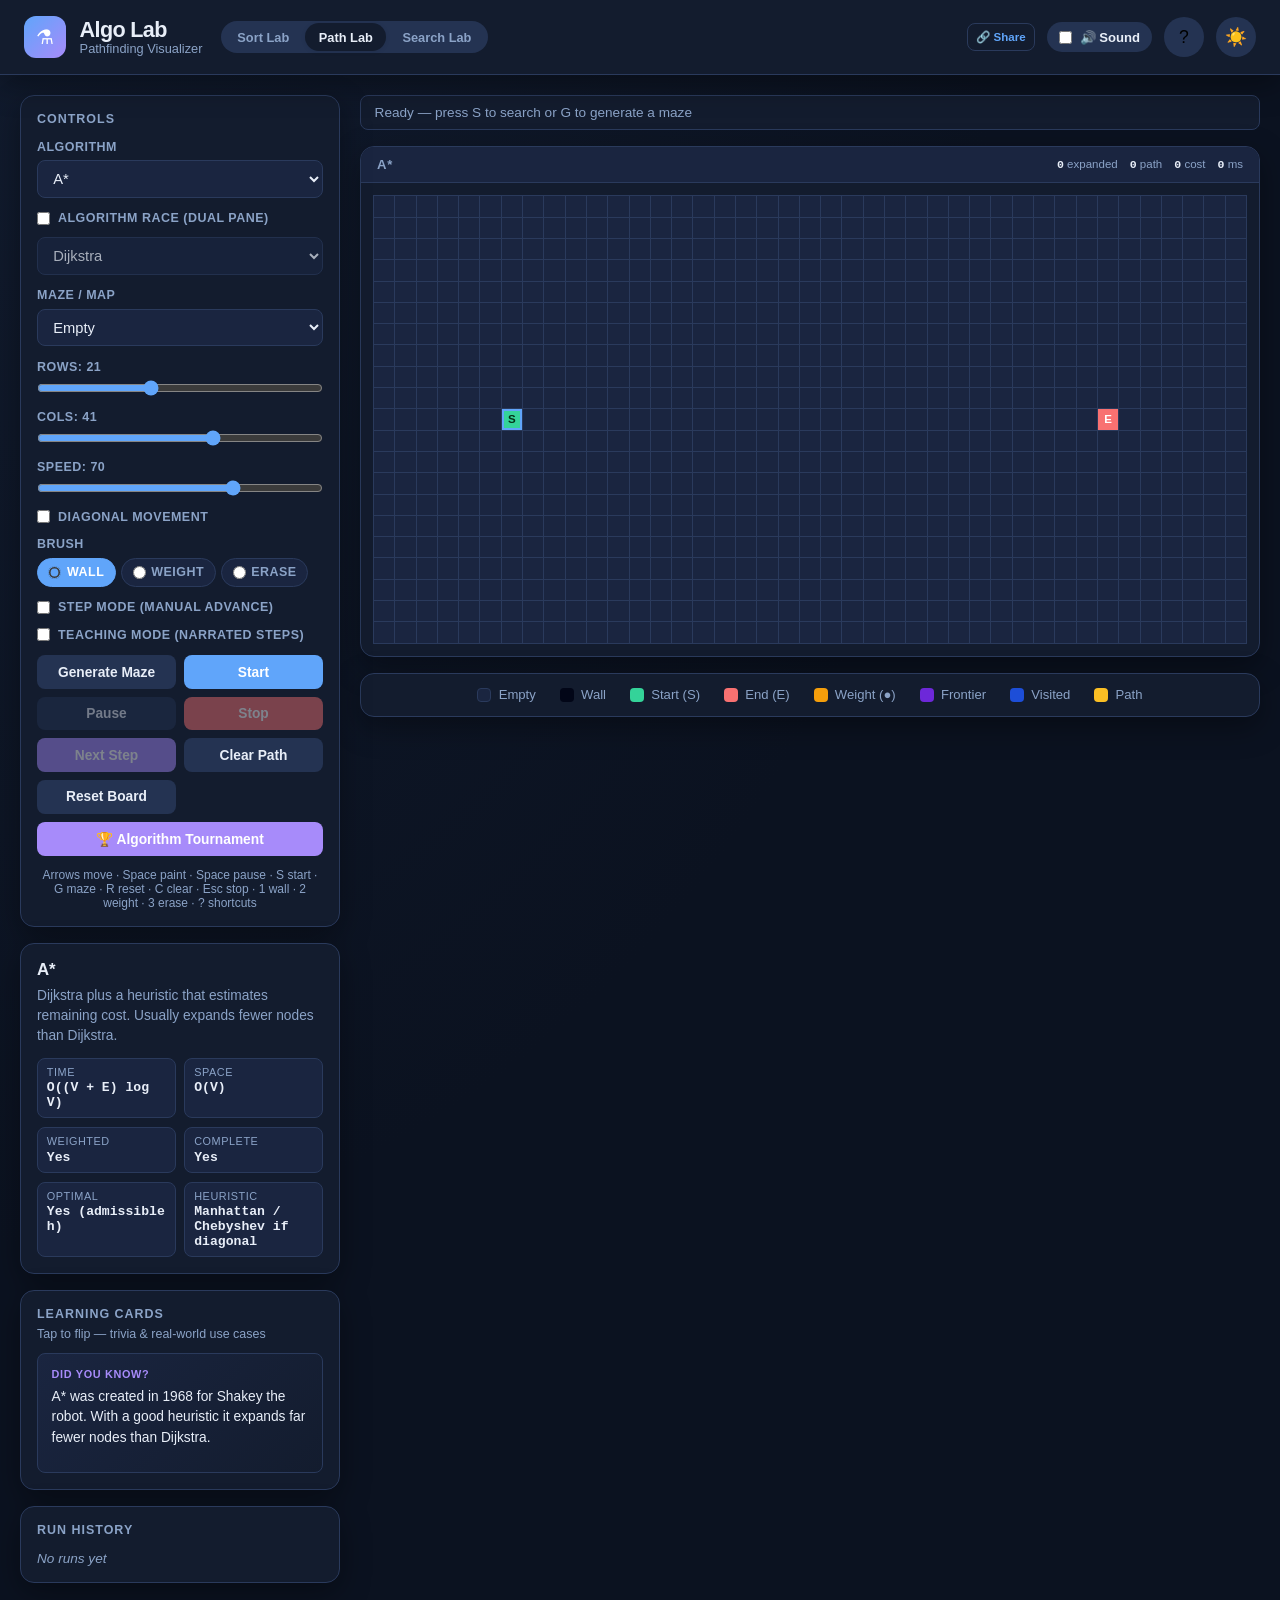
==== commit 661938db: "feat: Algo Lab v7 — cycle, timsort, bidirectional Dijkstra, carve 16 sorts (cycle + teaching Timsort" ====
--- a/pathfinding.html
+++ b/pathfinding.html
@@ -3,7 +3,7 @@
 <head>
   <meta charset="UTF-8" />
   <meta name="viewport" content="width=device-width, initial-scale=1.0" />
-  <meta name="description" content="Interactive pathfinding visualizer with BFS, DFS, Dijkstra, A*, weighted A*, IDA*, greedy best-first, bidirectional BFS, maze generators, and race mode." />
+  <meta name="description" content="Interactive pathfinding visualizer with BFS, DFS, Dijkstra, A*, weighted A*, IDA*, greedy best-first, bidirectional BFS, bidirectional Dijkstra, maze generators, and race mode." />
   <meta name="theme-color" content="#0b1220" />
   <title>Algo Lab — Pathfinding Visualizer</title>
   <link rel="manifest" href="manifest.json" />
@@ -52,6 +52,7 @@
               <option value="astar" selected>A*</option>
               <option value="greedy">Greedy Best-First</option>
               <option value="bidirectionalBfs">Bidirectional BFS</option>
+              <option value="bidirectionalDijkstra">Bidirectional Dijkstra</option>
               <option value="weightedAstar">Weighted A*</option>
               <option value="idaStar">IDA*</option>
             </select>
@@ -69,6 +70,7 @@
               <option value="astar">A*</option>
               <option value="greedy">Greedy Best-First</option>
               <option value="bidirectionalBfs">Bidirectional BFS</option>
+              <option value="bidirectionalDijkstra">Bidirectional Dijkstra</option>
               <option value="weightedAstar">Weighted A*</option>
               <option value="idaStar">IDA*</option>
             </select>
@@ -151,7 +153,7 @@
             <button id="resetBtn" class="btn btn-secondary" title="Shortcut: R">Reset Board</button>
           </div>
 
-          <button id="tournamentBtn" type="button" class="btn btn-accent btn-full" title="Run all 8 algorithms on the current board">🏆 Algorithm Tournament</button>
+          <button id="tournamentBtn" type="button" class="btn btn-accent btn-full" title="Run all 9 algorithms on the current board">🏆 Algorithm Tournament</button>
 
           <p class="shortcut-hint">Arrows move · Space paint · Space pause · S start · G maze · R reset · C clear · Esc stop · 1 wall · 2 weight · 3 erase · ? shortcuts</p>
         </section>
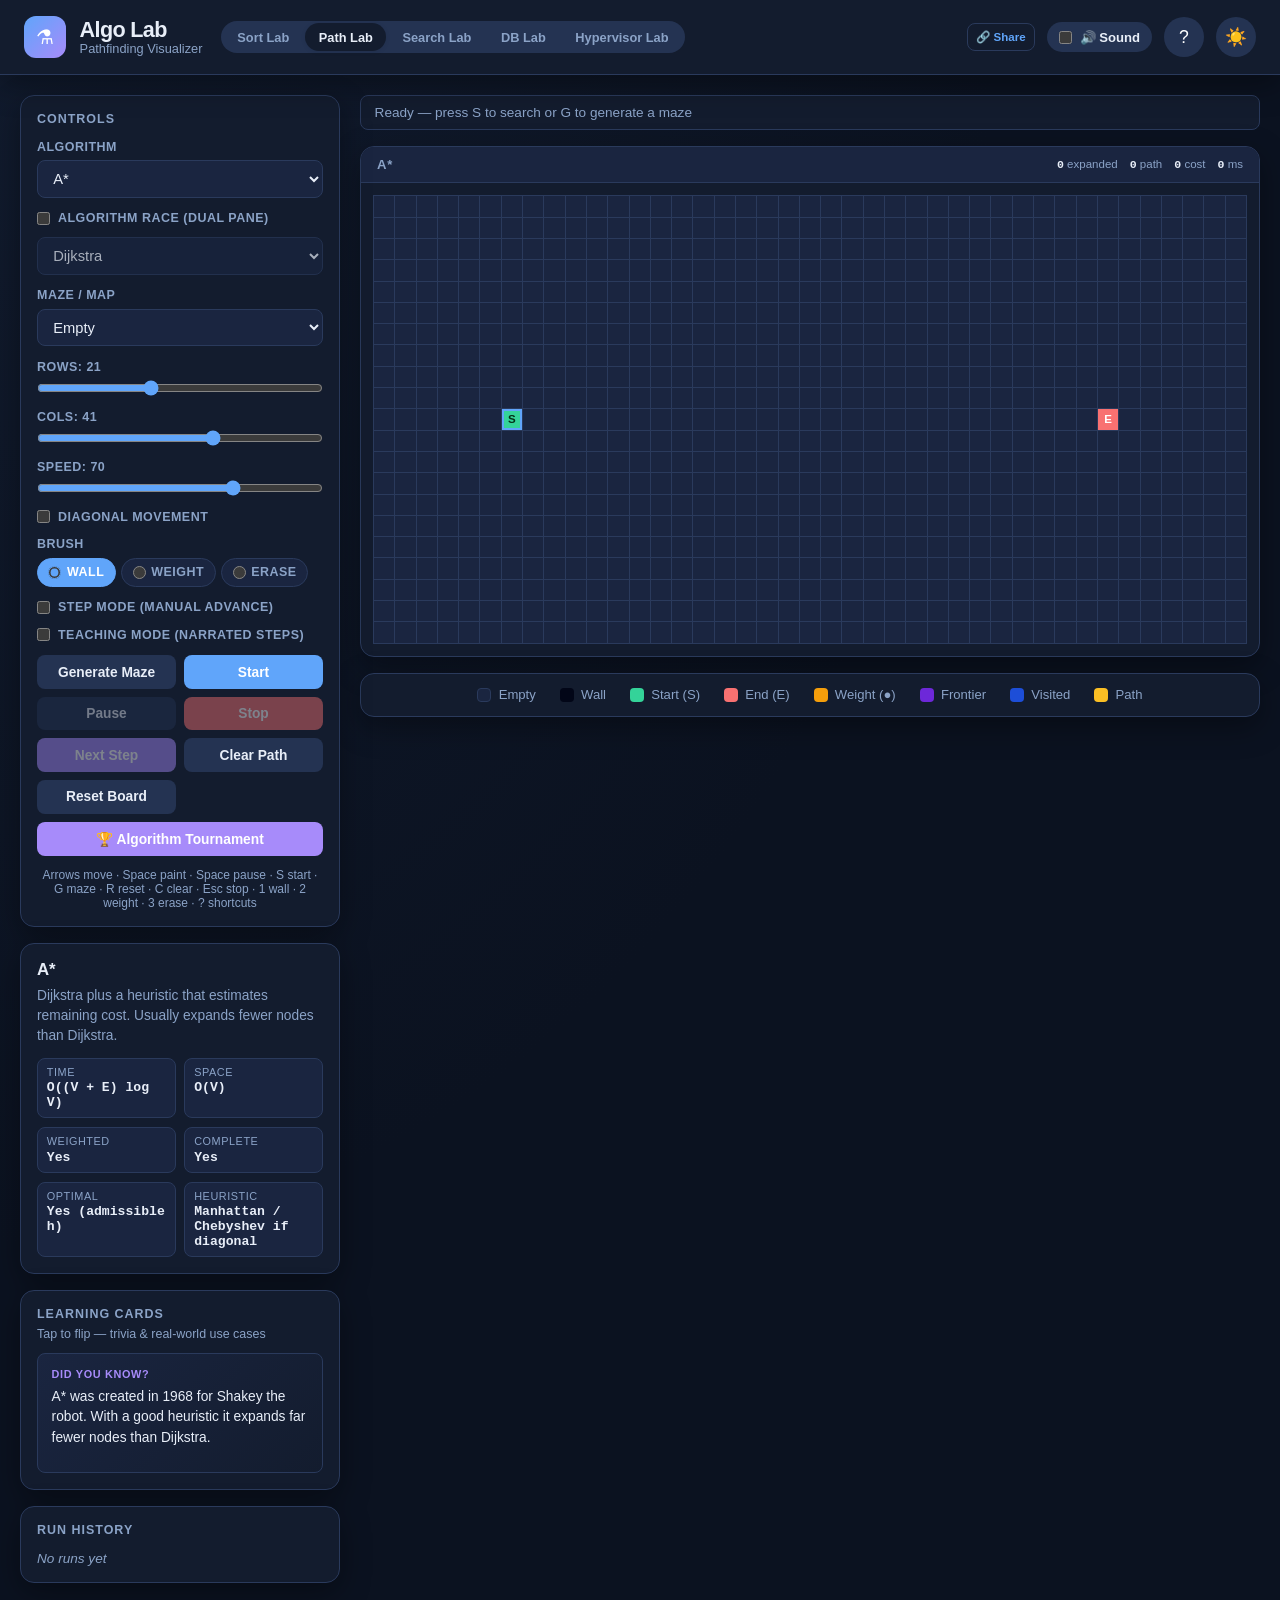
==== commit 3fd8c9e8: "feat: DB engine core (db-core.js) + shared lab chrome and five-lab wiring - db-core.js: tokenizer, r" ====
--- a/pathfinding.html
+++ b/pathfinding.html
@@ -6,6 +6,11 @@
   <meta name="description" content="Interactive pathfinding visualizer with BFS, DFS, Dijkstra, A*, weighted A*, IDA*, greedy best-first, bidirectional BFS, bidirectional Dijkstra, maze generators, and race mode." />
   <meta name="theme-color" content="#0b1220" />
   <title>Algo Lab — Pathfinding Visualizer</title>
+  <script>
+    // Apply the saved theme before first paint; the lab script keeps it in sync afterwards.
+    try { document.documentElement.setAttribute("data-theme", localStorage.getItem("theme") || "dark"); }
+    catch (e) { document.documentElement.setAttribute("data-theme", "dark"); }
+  </script>
   <link rel="manifest" href="manifest.json" />
   <link rel="stylesheet" href="style.css" />
 </head>
@@ -25,6 +30,8 @@
           <a class="lab-pill" href="index.html">Sort Lab</a>
           <a class="lab-pill is-active" href="pathfinding.html" aria-current="page">Path Lab</a>
           <a class="lab-pill" href="search.html">Search Lab</a>
+          <a class="lab-pill" href="database.html">DB Lab</a>
+          <a class="lab-pill" href="hypervisor.html">Hypervisor Lab</a>
         </nav>
       </div>
       <div class="topbar-actions">
--- a/style.css
+++ b/style.css
@@ -42,9 +42,12 @@
   --path-visited: #93c5fd;
   --path-frontier: #c4b5fd;
   --path-path: #f59e0b;
+  color-scheme: light;
 }
 
 [data-theme="dark"] {
+  /* Native selects, range inputs and scrollbars follow the theme too. */
+  color-scheme: dark;
   --bg: #0b1220;
   --bg-accent: #111b2e;
   --surface: #131c2e;
@@ -159,10 +162,12 @@
 
 .lab-switcher {
   display: inline-flex;
+  flex-wrap: wrap;
   padding: 0.18rem;
   gap: 0.15rem;
   background: var(--secondary);
   border-radius: 999px;
+  max-width: 100%;
 }
 
 .lab-pill {
@@ -189,6 +194,7 @@
 
 .topbar-actions {
   display: flex;
+  flex-wrap: wrap;
   align-items: center;
   gap: 0.75rem;
 }
@@ -1276,9 +1282,20 @@
     align-items: flex-start;
   }
 
+  /* Five pills don't fit one row on a phone: wrap them and soften the
+     pill shape so the second row still reads as one control. */
   .lab-switcher {
     width: 100%;
     justify-content: center;
+    border-radius: 18px;
+  }
+
+  .lab-pill {
+    padding: 0.38rem 0.7rem;
+  }
+
+  .topbar-actions {
+    gap: 0.5rem;
   }
 }
 
